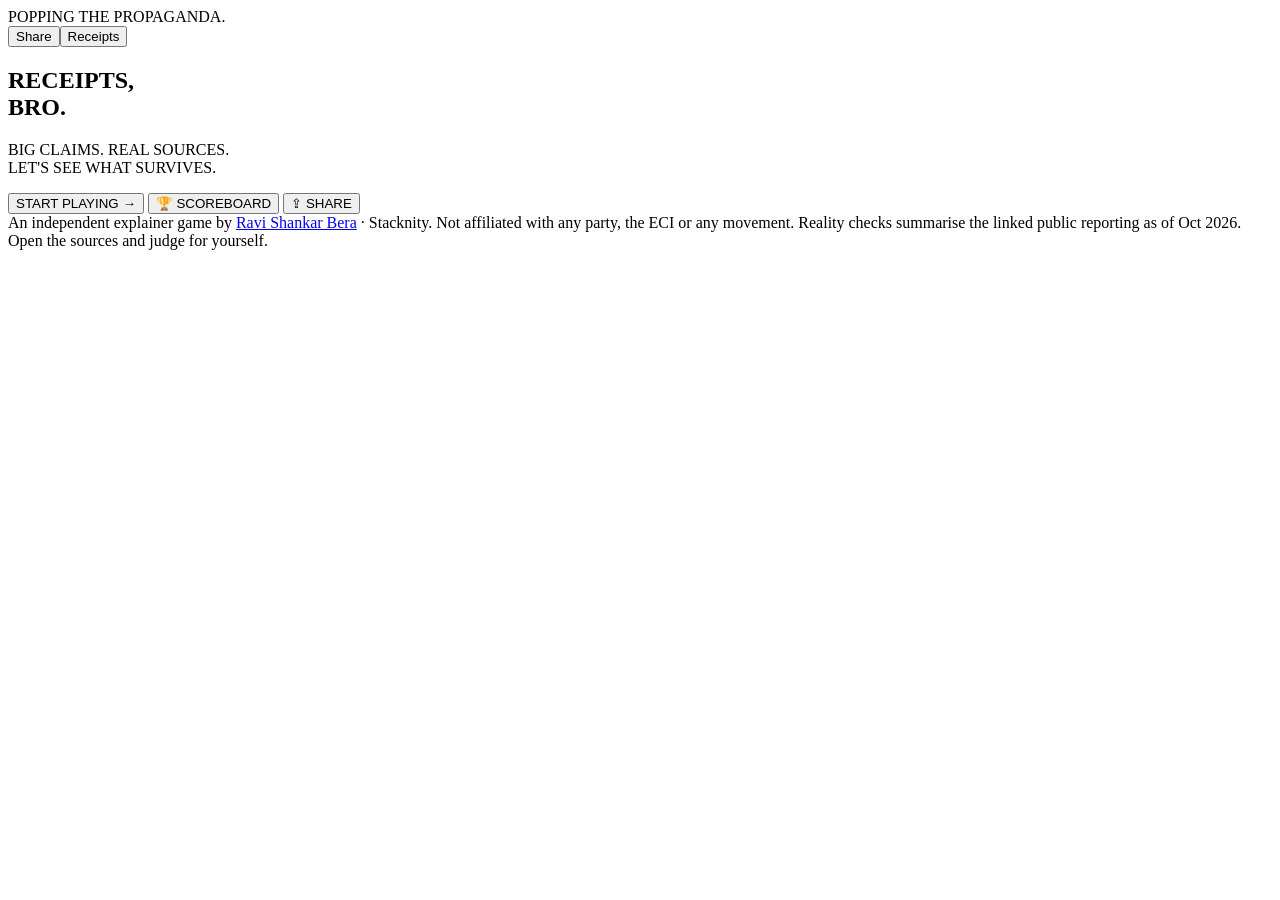
==== index.html @ 7bae4946 "Rename 1-index.html to index.html" ====
<!doctype html>
<html lang="en"><head><meta charset="utf-8">
<meta name="viewport" content="width=device-width,initial-scale=1">
<title>Receipts, Bro. - a political reality-check game</title>
<meta name="description" content="Pop claims, dart myths, break shields and stop rumours. 36 political claims, each with a source-backed reality check. By Ravi Shankar Bera, Stacknity.">
<link rel="preconnect" href="https://fonts.googleapis.com"><link rel="preconnect" href="https://fonts.gstatic.com" crossorigin>
<link href="https://fonts.googleapis.com/css2?family=Archivo:wdth,wght@62..125,400..900&family=Martian+Mono:wght@400;600;800&display=swap" rel="stylesheet">
<link rel="stylesheet" href="style.css"></head>
<body>
<section class="screen" id="landing">
  <header class="top"><span class="mono small">POPPING THE PROPAGANDA.</span><nav><button class="pill" data-act="share">Share</button><button class="pill" data-act="receipts">Receipts</button></nav></header>
  <div class="hero">
    <h1>RECEIPTS,<br>BRO.</h1>
    <p class="mono sub">BIG CLAIMS. REAL SOURCES.<br><span>LET'S SEE WHAT SURVIVES.</span></p>
    <button class="btn-big" data-act="levels">START PLAYING <i>→</i></button>
    <button class="link" data-act="board">🏆 SCOREBOARD</button>
    <button class="link" data-act="share">⇪ SHARE</button>
  </div>
  <footer class="foot mono">An independent explainer game by <a href="https://ravishankarbera.github.io/RSBs-Profile/" target="_blank" rel="noopener">Ravi Shankar Bera</a> · Stacknity. Not affiliated with any party, the ECI or any movement. Reality checks summarise the linked public reporting as of Oct 2026. Open the sources and judge for yourself.</footer>
</section>

<section class="screen" id="levels" hidden>
  <header class="top"><button class="pill" data-act="home">← Home</button><nav><button class="pill" data-act="board">Scoreboard</button><button class="pill" data-act="receipts">Receipts</button></nav></header>
  <div class="wrap"><h2>Choose your level of delulu</h2>
  <p class="mono small dim">Clear a level to unlock the next one.</p>
  <label class="dev mono small"><input type="checkbox" id="dev"> Dev mode: unlock every level</label>
  <div id="levelList" class="levels"></div></div>
</section>

<section class="screen" id="intro" hidden>
  <header class="top"><button class="pill" data-act="levels">← Level select</button></header>
  <div class="wrap center"><p class="mono kicker" id="introKick"></p><h2 id="introTitle"></h2><p class="lead" id="introLead"></p>
  <ol class="steps" id="introSteps"></ol><button class="btn-big" id="introGo">GO →</button></div>
</section>

<section class="screen" id="game" hidden>
  <div class="hud"><button class="pill" data-act="levels">✕</button>
    <div><b id="hLvl"></b> <span id="hName"></span></div>
    <div class="mono">Score <b id="hScore">000000</b></div><div class="mono">Combo <b id="hCombo">x1</b></div><div class="mono"><span id="hClaims">0/0</span></div>
    <div class="meterwrap"><span class="mono small">Afwah meter</span><div class="meter"><i id="hMeter"></i></div></div></div>
  <div id="arena" class="arena"></div>
  <div id="fx"></div>
</section>

<section class="screen" id="done" hidden><div class="wrap center"><p class="mono kicker" id="doneKick"></p><h2 id="doneTitle"></h2><div id="doneStats" class="stats"></div>
  <div class="row"><button class="btn-big" id="doneNext">NEXT LEVEL →</button><button class="pill big" data-act="retry">Replay</button><button class="pill big" data-act="levels">Levels</button></div></div></section>

<section class="screen" id="final" hidden><div class="wrap center"><p class="mono kicker">ALL 4 LEVELS CLEARED</p><h2>Receipts, Bro. Done.</h2>
 <p class="lead">Claims popped. Myths darted. Shields broken. Rumours contained.</p><div id="finalStats" class="stats"></div>
 <input id="nick" class="nick" maxlength="16" placeholder="Your nickname"><div class="row"><button class="btn-big" id="saveScore">POST SCORE</button><button class="pill big" data-act="receipts">Read the receipts</button><button class="pill big" data-act="share">Share</button></div></div></section>

<section class="screen" id="receipts" hidden>
  <header class="top"><button class="pill" data-act="home">← Home</button><button class="pill" data-act="levels">Play</button></header>
  <div class="wrap"><h2>The receipts</h2><p class="mono small dim">All 36 claims, each with a reality check and sources. Tap any card to open it.</p>
  <div class="tabs" id="rTabs"></div><div id="rList" class="rlist"></div>
  <p class="mono small dim note">Each check summarises the linked pages. Where the reporting is mixed, the card says so. If you spot an error, open an issue on the repo.</p></div>
</section>

<div class="ov" id="ovReality" hidden><div class="card" id="realityCard"></div></div>
<div class="ov" id="ovBoard" hidden><div class="card"><button class="x" data-act="closeBoard">✕</button><h3>Scoreboard</h3>
  <div class="tabs" id="bTabs"><button data-t="all" class="on">All time</button><button data-t="today">Today</button></div>
  <p class="mono small dim" id="bCap">Best runs saved on this device.</p><ol id="bList" class="board"></ol></div></div>
<div id="toast" class="toast"></div>
<script src="data.js"></script><script src="app.js"></script>
</body></html>
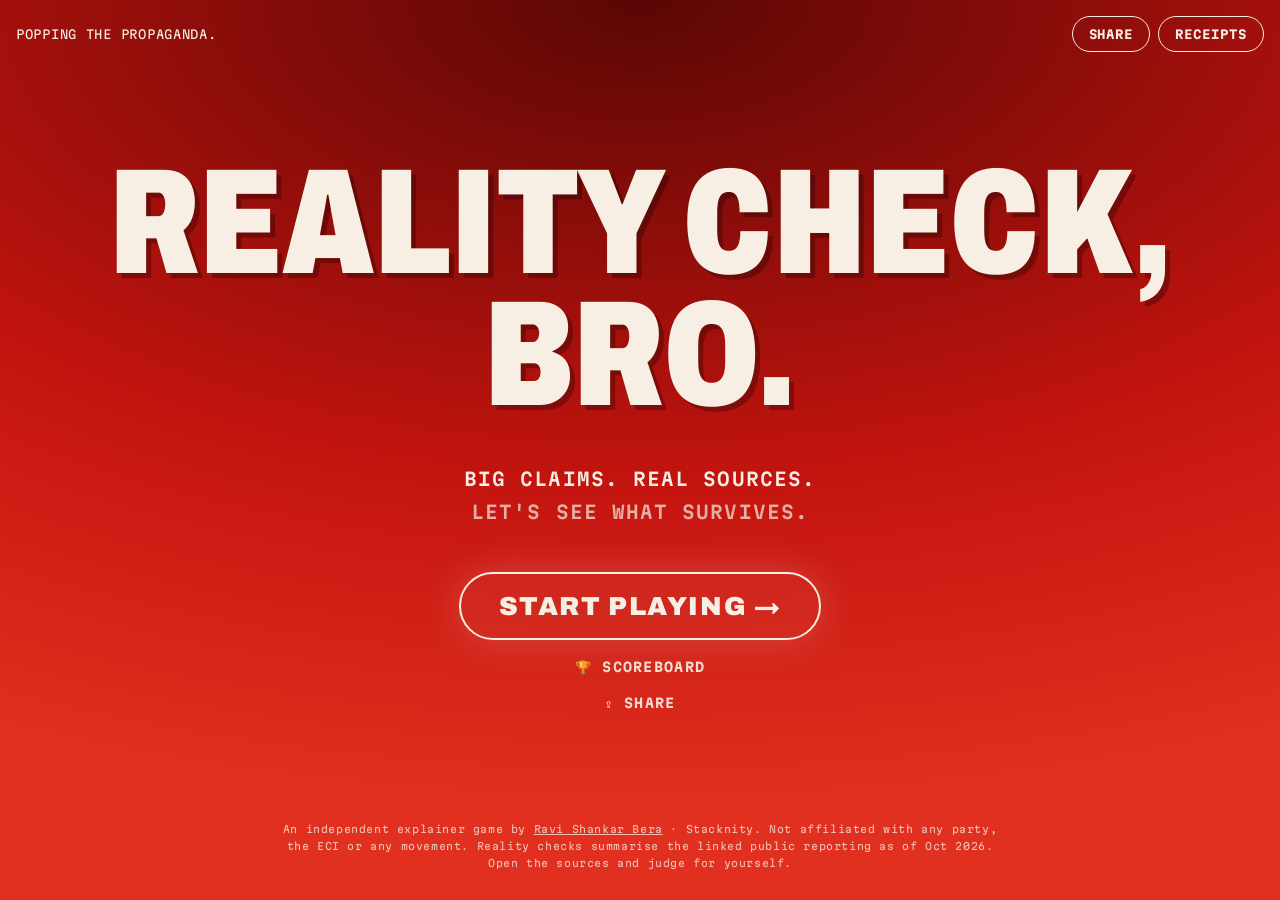
==== commit 384a106d: "Update index.html" ====
--- a/index.html
+++ b/index.html
@@ -1,7 +1,7 @@
 <!doctype html>
 <html lang="en"><head><meta charset="utf-8">
 <meta name="viewport" content="width=device-width,initial-scale=1">
-<title>Receipts, Bro. - a political reality-check game</title>
+<title>Reality Check, Bro. - a political reality-check game</title>
 <meta name="description" content="Pop claims, dart myths, break shields and stop rumours. 36 political claims, each with a source-backed reality check. By Ravi Shankar Bera, Stacknity.">
 <link rel="preconnect" href="https://fonts.googleapis.com"><link rel="preconnect" href="https://fonts.gstatic.com" crossorigin>
 <link href="https://fonts.googleapis.com/css2?family=Archivo:wdth,wght@62..125,400..900&family=Martian+Mono:wght@400;600;800&display=swap" rel="stylesheet">
@@ -10,7 +10,7 @@
 <section class="screen" id="landing">
   <header class="top"><span class="mono small">POPPING THE PROPAGANDA.</span><nav><button class="pill" data-act="share">Share</button><button class="pill" data-act="receipts">Receipts</button></nav></header>
   <div class="hero">
-    <h1>RECEIPTS,<br>BRO.</h1>
+    <h1>REALITY CHECK,<br>BRO.</h1>
     <p class="mono sub">BIG CLAIMS. REAL SOURCES.<br><span>LET'S SEE WHAT SURVIVES.</span></p>
     <button class="btn-big" data-act="levels">START PLAYING <i>→</i></button>
     <button class="link" data-act="board">🏆 SCOREBOARD</button>
@@ -45,7 +45,7 @@
 <section class="screen" id="done" hidden><div class="wrap center"><p class="mono kicker" id="doneKick"></p><h2 id="doneTitle"></h2><div id="doneStats" class="stats"></div>
   <div class="row"><button class="btn-big" id="doneNext">NEXT LEVEL →</button><button class="pill big" data-act="retry">Replay</button><button class="pill big" data-act="levels">Levels</button></div></div></section>
 
-<section class="screen" id="final" hidden><div class="wrap center"><p class="mono kicker">ALL 4 LEVELS CLEARED</p><h2>Receipts, Bro. Done.</h2>
+<section class="screen" id="final" hidden><div class="wrap center"><p class="mono kicker">ALL 4 LEVELS CLEARED</p><h2>Reality Check, Bro. Done.</h2>
  <p class="lead">Claims popped. Myths darted. Shields broken. Rumours contained.</p><div id="finalStats" class="stats"></div>
  <input id="nick" class="nick" maxlength="16" placeholder="Your nickname"><div class="row"><button class="btn-big" id="saveScore">POST SCORE</button><button class="pill big" data-act="receipts">Read the receipts</button><button class="pill big" data-act="share">Share</button></div></div></section>
 
--- a/style.css
+++ b/style.css
@@ -0,0 +1,64 @@
+:root{--red:#c4140f;--deep:#5a0705;--cream:#f7efe3;--ink:#1a0504;--ok:#1f9d55;--gold:#ffc83d}
+*{box-sizing:border-box}html,body{margin:0}
+body{font-family:'Archivo',system-ui,sans-serif;color:var(--cream);background:radial-gradient(120% 90% at 50% 0%,var(--deep),var(--red) 60%,#e1301f);min-height:100vh;background-attachment:fixed}
+.mono{font-family:'Martian Mono',monospace;letter-spacing:.06em;text-transform:uppercase}.small{font-size:12px}.dim{opacity:.75}
+[hidden]{display:none!important}
+.screen{min-height:100vh;display:flex;flex-direction:column}
+.top{display:flex;justify-content:space-between;align-items:center;padding:16px;gap:8px}.top nav{display:flex;gap:8px}
+.pill{font:700 12px 'Martian Mono',monospace;letter-spacing:.08em;text-transform:uppercase;color:var(--cream);background:transparent;border:1px solid var(--cream);border-radius:99px;padding:10px 16px;cursor:pointer}
+.pill:hover{background:rgba(255,255,255,.14)}.pill.big{padding:16px 22px}
+.hero{flex:1;display:flex;flex-direction:column;align-items:center;justify-content:center;text-align:center;padding:24px 16px}
+h1{font-weight:900;font-stretch:75%;font-size:clamp(64px,13vw,150px);line-height:.88;margin:0 0 24px;text-shadow:5px 5px 0 rgba(0,0,0,.28)}
+h2{font-weight:900;font-stretch:80%;font-size:clamp(34px,6vw,64px);margin:6px 0 10px;line-height:1}
+.sub{font-weight:600;font-size:clamp(13px,2.4vw,18px);line-height:1.8}.sub span{opacity:.7}
+.btn-big{margin-top:26px;font:900 clamp(18px,3vw,26px) 'Archivo',sans-serif;letter-spacing:.06em;color:var(--cream);background:rgba(255,255,255,.04);border:2px solid var(--cream);border-radius:99px;padding:18px 38px;cursor:pointer;box-shadow:0 0 40px rgba(255,255,255,.18)}
+.btn-big:hover{background:rgba(255,255,255,.16)}
+.link{margin-top:18px;background:none;border:0;color:var(--cream);font:700 13px 'Martian Mono',monospace;letter-spacing:.1em;cursor:pointer;opacity:.9}
+.foot{padding:20px 16px 28px;max-width:760px;margin:0 auto;text-align:center;font-size:10px;line-height:1.7;opacity:.75;text-transform:none}.foot a{color:var(--cream)}
+.wrap{width:100%;max-width:880px;margin:0 auto;padding:10px 16px 60px}.center{text-align:center;display:flex;flex-direction:column;align-items:center;justify-content:center;flex:1}
+.kicker{opacity:.8;font-size:12px}.lead{font-size:20px;max-width:560px}
+.dev{display:block;margin:12px 0}
+.levels{display:grid;gap:14px;margin-top:14px}
+.lv{display:flex;gap:16px;align-items:center;text-align:left;background:rgba(0,0,0,.22);border:1px solid rgba(255,255,255,.35);border-radius:20px;padding:18px;cursor:pointer;color:var(--cream);font-family:inherit}
+.lv:hover:not(.lock){background:rgba(0,0,0,.32)}.lv.lock{opacity:.45;cursor:not-allowed}
+.lv .n{font:900 42px 'Archivo';min-width:56px}.lv b{font-size:24px;display:block;font-weight:900}.lv span{font-size:14px;opacity:.85}.lv .mono{font-size:11px;opacity:.7}.lv .best{margin-left:auto;text-align:right}
+.steps{text-align:left;max-width:460px;line-height:1.9;font-size:18px;padding-left:22px}
+.hud{display:flex;flex-wrap:wrap;gap:8px 20px;align-items:center;padding:10px 14px;background:rgba(0,0,0,.28);font-size:13px}
+.hud .meterwrap{margin-left:auto;display:flex;gap:8px;align-items:center}.meter{width:140px;height:10px;border-radius:9px;background:rgba(255,255,255,.2);overflow:hidden}.meter i{display:block;height:100%;width:0;background:var(--gold);transition:width .2s}
+.arena{position:relative;flex:1;min-height:calc(100vh - 56px);overflow:hidden;touch-action:manipulation;user-select:none}
+.balloon{position:absolute;width:150px;min-height:170px;border-radius:50% 50% 46% 46%;display:flex;align-items:center;justify-content:center;text-align:center;padding:22px 16px 30px;font-weight:800;font-size:14px;line-height:1.2;cursor:pointer;color:#fff;background:radial-gradient(circle at 32% 28%,#ff8a73,#d41d14 60%,#8d0b08);box-shadow:inset -6px -10px 18px rgba(0,0,0,.25),0 8px 22px rgba(0,0,0,.25)}
+.balloon::after{content:"";position:absolute;bottom:-26px;left:50%;width:2px;height:30px;background:rgba(255,255,255,.7)}
+.balloon.fact{background:radial-gradient(circle at 32% 28%,#f8f1e5,#d6c9b3 65%,#a89677);color:#2b1a12}
+.balloon .tag,.tgt .tag{position:absolute;top:8px;font:700 9px 'Martian Mono';letter-spacing:.1em;opacity:.85}
+.tgt{position:absolute;width:190px;height:190px;border-radius:50%;display:flex;align-items:center;justify-content:center;text-align:center;padding:34px;font-weight:800;font-size:14px;line-height:1.2;cursor:crosshair;color:#fff;background:repeating-radial-gradient(circle,#d41d14 0 16px,#fff 16px 22px);box-shadow:0 8px 22px rgba(0,0,0,.3)}
+.tgt span{background:rgba(120,6,4,.9);padding:8px 10px;border-radius:10px}
+.tgt.fact{background:repeating-radial-gradient(circle,#2b7a52 0 16px,#f7efe3 16px 22px)}.tgt.fact span{background:rgba(14,60,36,.92)}
+.dart{position:absolute;width:6px;height:34px;background:linear-gradient(#fff,#ffc83d);border-radius:3px;transform-origin:50% 100%;z-index:5}
+.boss{display:grid;grid-template-columns:repeat(auto-fit,minmax(170px,1fr));gap:12px;padding:16px;max-width:1000px;margin:0 auto}
+.bosshead{text-align:center;padding:18px 0 0}.bosshead .face{font-size:70px}.hp{width:min(420px,80%);height:14px;margin:8px auto;background:rgba(255,255,255,.2);border-radius:9px;overflow:hidden}.hp i{display:block;height:100%;width:100%;background:var(--gold);transition:width .3s}
+.shield{background:rgba(0,0,0,.3);border:2px solid var(--cream);border-radius:16px;padding:16px;font-weight:800;font-size:15px;line-height:1.25;color:var(--cream);cursor:pointer;min-height:110px;font-family:inherit;transition:.2s}
+.shield:hover{transform:translateY(-3px);background:rgba(255,255,255,.14)}.shield.broke{opacity:.35;text-decoration:line-through;pointer-events:none}
+.net{position:relative;width:100%;max-width:920px;margin:0 auto;padding:12px}
+.nodes{height:150px;position:relative}.nodes i{position:absolute;width:20px;height:20px;border-radius:50%;background:rgba(255,255,255,.55);transition:background .3s,transform .3s}.nodes i.hot{background:#000;transform:scale(1.5)}
+.rumour{margin:0 auto;max-width:700px;background:rgba(0,0,0,.35);border:2px solid var(--cream);border-radius:20px;padding:20px;text-align:center}
+.rumour h3{margin:4px 0 14px;font-size:26px;font-weight:900}.opts{display:grid;gap:10px}
+.opt{font:700 15px/1.3 'Archivo';color:var(--cream);background:rgba(255,255,255,.08);border:1px solid rgba(255,255,255,.6);border-radius:14px;padding:14px;cursor:pointer;text-align:left}.opt:hover{background:rgba(255,255,255,.2)}
+.ov{position:fixed;inset:0;background:rgba(20,2,1,.78);display:flex;align-items:center;justify-content:center;padding:14px;z-index:20}
+.card{background:var(--cream);color:var(--ink);border-radius:24px;max-width:640px;width:100%;max-height:92vh;overflow:auto;padding:26px;position:relative}
+.card h3{font-size:30px;font-weight:900;margin:2px 0 6px;font-stretch:85%}.card .x{position:absolute;right:14px;top:12px;border:0;background:none;font-size:20px;cursor:pointer}
+.chip{display:inline-block;font:800 10px 'Martian Mono';letter-spacing:.1em;text-transform:uppercase;padding:5px 10px;border-radius:99px;background:var(--red);color:#fff}
+.lab{font:700 10px 'Martian Mono';letter-spacing:.12em;text-transform:uppercase;opacity:.6;margin:16px 0 4px}
+.claimq{font-size:20px;font-weight:800}.card p{line-height:1.5;margin:8px 0}.card .who{font-size:13px;opacity:.7}
+.srcs{display:flex;flex-direction:column;gap:6px;margin:6px 0 16px}.srcs a{color:var(--red);font-weight:700;font-size:14px;text-decoration:none}.srcs a:hover{text-decoration:underline}
+.card .go{font:900 16px 'Archivo';color:#fff;background:var(--red);border:0;border-radius:99px;padding:14px 26px;cursor:pointer}
+.stats{display:flex;gap:14px;flex-wrap:wrap;justify-content:center;margin:18px 0}.stats div{background:rgba(0,0,0,.25);border-radius:14px;padding:12px 18px;min-width:100px}.stats b{display:block;font-size:26px}
+.row{display:flex;gap:10px;flex-wrap:wrap;justify-content:center;align-items:center}.nick{margin-top:10px;font:700 16px 'Martian Mono';padding:12px 16px;border-radius:12px;border:0;text-align:center}
+.tabs{display:flex;gap:8px;flex-wrap:wrap;margin:10px 0}.tabs button{font:700 11px 'Martian Mono';text-transform:uppercase;border:1px solid var(--cream);background:transparent;color:var(--cream);border-radius:99px;padding:8px 14px;cursor:pointer}.tabs button.on{background:var(--cream);color:var(--red)}
+.card .tabs button{border-color:var(--red);color:var(--red)}.card .tabs button.on{background:var(--red);color:#fff}
+.board{padding-left:22px;line-height:2}.board li span{float:right;font-weight:800}
+.rlist details{background:rgba(0,0,0,.22);border-radius:16px;margin:10px 0;padding:14px 16px}.rlist summary{cursor:pointer;font-weight:800;font-size:17px}.rlist .chip{margin-right:8px}
+.rlist .srcs a{color:var(--gold)}.rlist p{margin:8px 0}.note{margin-top:30px}
+.toast{position:fixed;left:50%;bottom:28px;transform:translate(-50%,20px);background:var(--ink);color:var(--cream);padding:12px 18px;border-radius:99px;font:700 13px 'Martian Mono';opacity:0;pointer-events:none;transition:.25s;z-index:40}.toast.on{opacity:1;transform:translate(-50%,0)}
+#fx{position:fixed;inset:0;pointer-events:none;z-index:30}.ft{position:absolute;font:900 22px 'Archivo';color:var(--gold);animation:fl 1s forwards}.ft.neg{color:#fff;background:#000;padding:2px 8px;border-radius:8px}
+@keyframes fl{to{transform:translateY(-70px);opacity:0}}
+@media(max-width:560px){.balloon{width:128px;min-height:150px;font-size:12px}.tgt{width:150px;height:150px;padding:26px;font-size:12px}.hud .meterwrap{margin-left:0}}
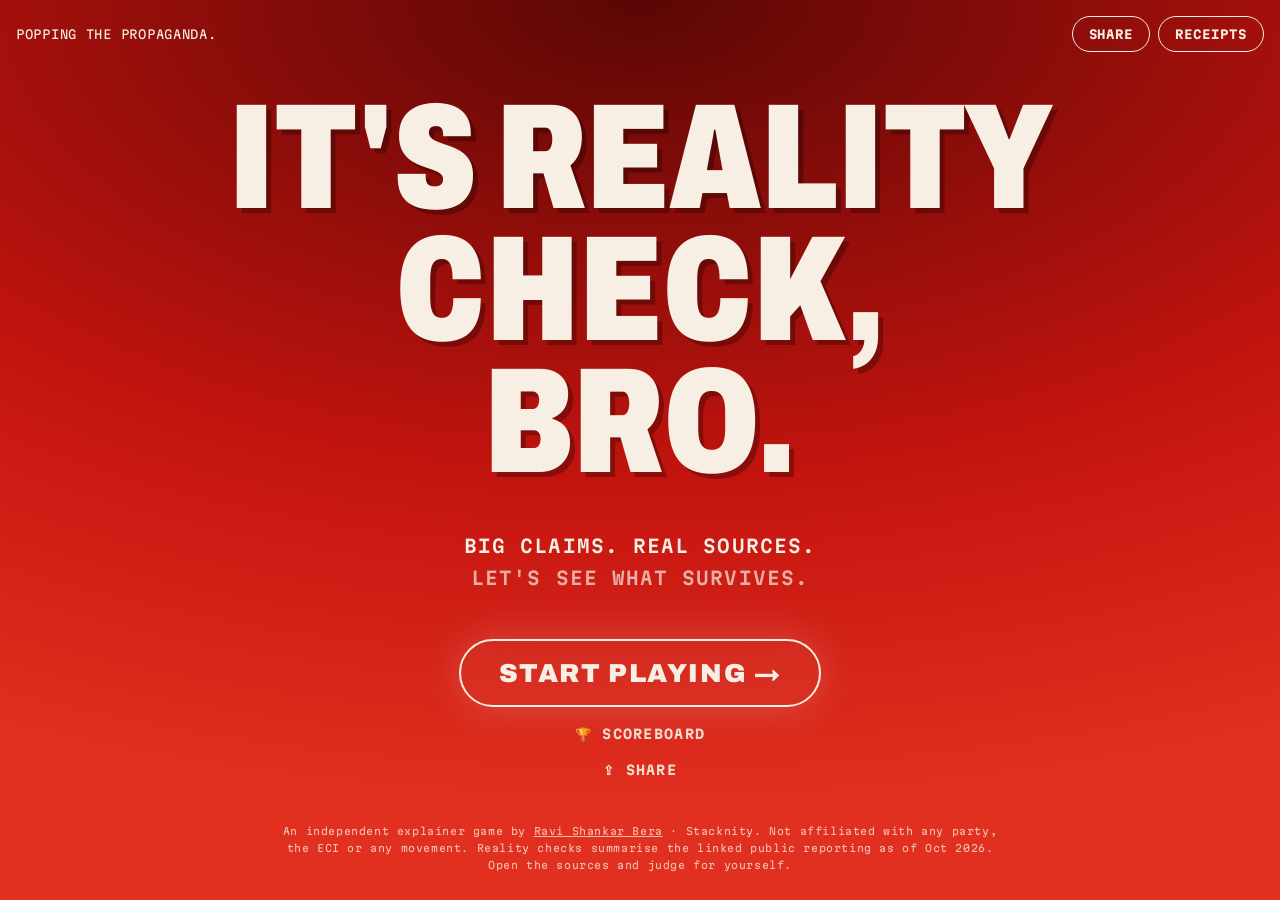
==== commit e29e6036: "Update index.html" ====
--- a/index.html
+++ b/index.html
@@ -1,8 +1,8 @@
 <!doctype html>
 <html lang="en"><head><meta charset="utf-8">
 <meta name="viewport" content="width=device-width,initial-scale=1">
-<title>Reality Check, Bro. - a political reality-check game</title>
-<meta name="description" content="Pop claims, dart myths, break shields and stop rumours. 36 political claims, each with a source-backed reality check. By Ravi Shankar Bera, Stacknity.">
+<title>It's Reality Check, Bro. - a political reality-check game</title>
+<meta name="description" content="It's Reality Check, Bro. A political reality-check game with 36 claims and source-backed checks. By Ravi Shankar Bera, Stacknity.">
 <link rel="preconnect" href="https://fonts.googleapis.com"><link rel="preconnect" href="https://fonts.gstatic.com" crossorigin>
 <link href="https://fonts.googleapis.com/css2?family=Archivo:wdth,wght@62..125,400..900&family=Martian+Mono:wght@400;600;800&display=swap" rel="stylesheet">
 <link rel="stylesheet" href="style.css"></head>
@@ -10,7 +10,7 @@
 <section class="screen" id="landing">
   <header class="top"><span class="mono small">POPPING THE PROPAGANDA.</span><nav><button class="pill" data-act="share">Share</button><button class="pill" data-act="receipts">Receipts</button></nav></header>
   <div class="hero">
-    <h1>REALITY CHECK,<br>BRO.</h1>
+    <h1>IT'S REALITY CHECK,<br>BRO.</h1>
     <p class="mono sub">BIG CLAIMS. REAL SOURCES.<br><span>LET'S SEE WHAT SURVIVES.</span></p>
     <button class="btn-big" data-act="levels">START PLAYING <i>→</i></button>
     <button class="link" data-act="board">🏆 SCOREBOARD</button>
@@ -45,7 +45,7 @@
 <section class="screen" id="done" hidden><div class="wrap center"><p class="mono kicker" id="doneKick"></p><h2 id="doneTitle"></h2><div id="doneStats" class="stats"></div>
   <div class="row"><button class="btn-big" id="doneNext">NEXT LEVEL →</button><button class="pill big" data-act="retry">Replay</button><button class="pill big" data-act="levels">Levels</button></div></div></section>
 
-<section class="screen" id="final" hidden><div class="wrap center"><p class="mono kicker">ALL 4 LEVELS CLEARED</p><h2>Reality Check, Bro. Done.</h2>
+<section class="screen" id="final" hidden><div class="wrap center"><p class="mono kicker">ALL 4 LEVELS CLEARED</p><h2>It's Reality Check, Bro. Done.</h2>
  <p class="lead">Claims popped. Myths darted. Shields broken. Rumours contained.</p><div id="finalStats" class="stats"></div>
  <input id="nick" class="nick" maxlength="16" placeholder="Your nickname"><div class="row"><button class="btn-big" id="saveScore">POST SCORE</button><button class="pill big" data-act="receipts">Read the receipts</button><button class="pill big" data-act="share">Share</button></div></div></section>
 
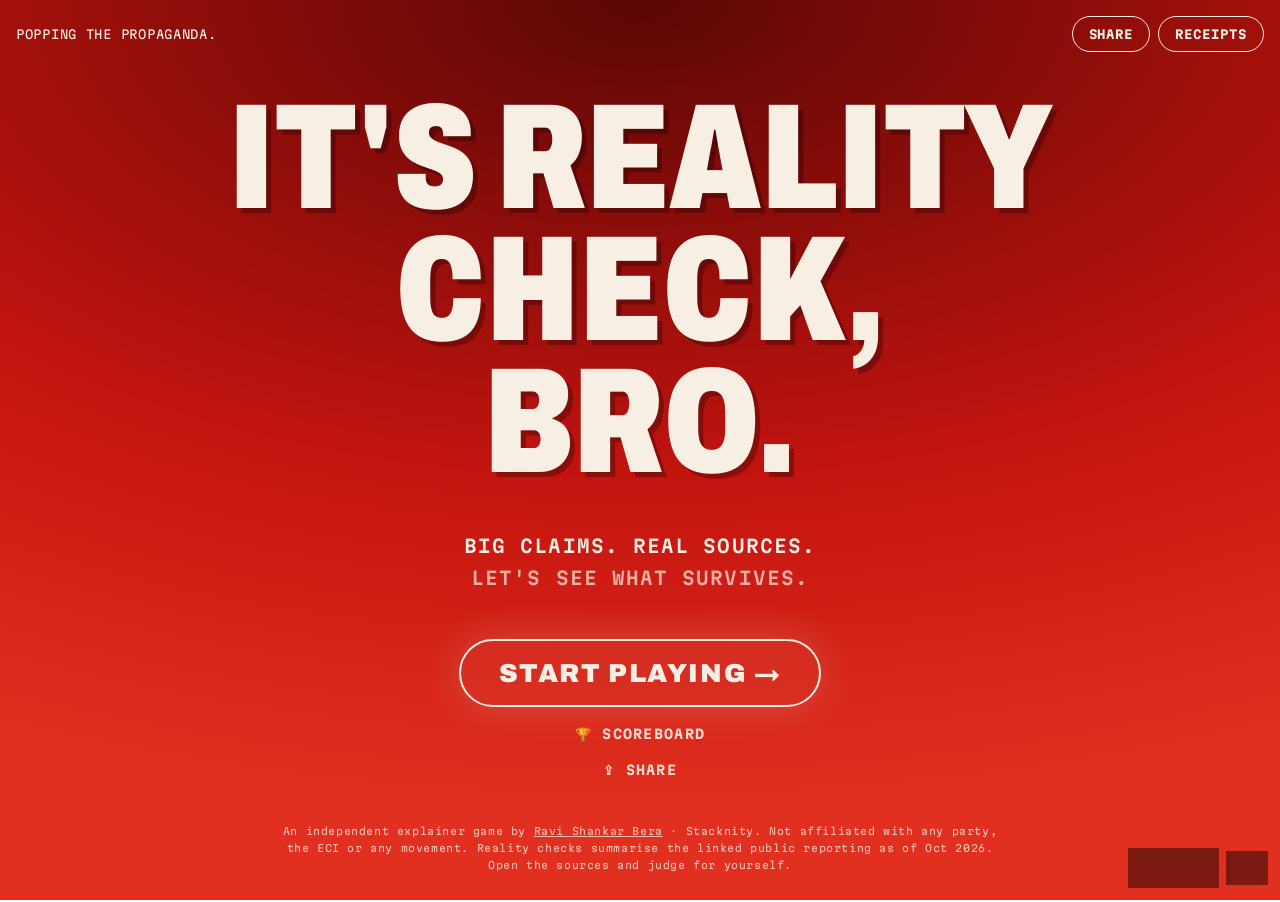
==== commit 23e65a4d: "Add EN/HI language toggle and sound effects" ====
--- a/index.html
+++ b/index.html
@@ -4,7 +4,7 @@
 <title>It's Reality Check, Bro. - a political reality-check game</title>
 <meta name="description" content="It's Reality Check, Bro. A political reality-check game with 36 claims and source-backed checks. By Ravi Shankar Bera, Stacknity.">
 <link rel="preconnect" href="https://fonts.googleapis.com"><link rel="preconnect" href="https://fonts.gstatic.com" crossorigin>
-<link href="https://fonts.googleapis.com/css2?family=Archivo:wdth,wght@62..125,400..900&family=Martian+Mono:wght@400;600;800&display=swap" rel="stylesheet">
+<link href="https://fonts.googleapis.com/css2?family=Archivo:wdth,wght@62..125,400..900&family=Martian+Mono:wght@400;600;800&family=Noto+Sans+Devanagari:wght@400;600;800&display=swap" rel="stylesheet">
 <link rel="stylesheet" href="style.css"></head>
 <body>
 <section class="screen" id="landing">
@@ -61,5 +61,5 @@
   <div class="tabs" id="bTabs"><button data-t="all" class="on">All time</button><button data-t="today">Today</button></div>
   <p class="mono small dim" id="bCap">Best runs saved on this device.</p><ol id="bList" class="board"></ol></div></div>
 <div id="toast" class="toast"></div>
-<script src="data.js"></script><script src="app.js"></script>
+<script src="data.js"></script><script src="hi_data.js"></script><script src="extras.js"></script><script src="app.js"></script>
 </body></html>
--- a/style.css
+++ b/style.css
@@ -62,3 +62,12 @@
 #fx{position:fixed;inset:0;pointer-events:none;z-index:30}.ft{position:absolute;font:900 22px 'Archivo';color:var(--gold);animation:fl 1s forwards}.ft.neg{color:#fff;background:#000;padding:2px 8px;border-radius:8px}
 @keyframes fl{to{transform:translateY(-70px);opacity:0}}
 @media(max-width:560px){.balloon{width:128px;min-height:150px;font-size:12px}.tgt{width:150px;height:150px;padding:26px;font-size:12px}.hud .meterwrap{margin-left:0}}
+
+/* language + sound controls */
+#ctl{position:fixed;right:12px;bottom:12px;z-index:50;display:flex;gap:8px;align-items:center}
+#ctl button{font:700 12px 'Martian Mono',monospace;letter-spacing:.06em;color:var(--cream);background:rgba(0,0,0,.45);border:1px solid var(--cream);border-radius:99px;padding:8px 12px;cursor:pointer;display:flex;gap:2px;align-items:center;backdrop-filter:blur(4px)}
+#ctl #langBtn span{padding:3px 8px;border-radius:99px;opacity:.7;font-family:'Noto Sans Devanagari','Martian Mono',sans-serif}
+#ctl #langBtn span.on{background:var(--cream);color:var(--ink);opacity:1}
+html.hi body,html.hi .btn-big,html.hi .opt,html.hi .shield,html.hi .lv,html.hi .pill,html.hi .link,html.hi .mono,html.hi .chip,html.hi .tabs button{font-family:'Archivo','Noto Sans Devanagari',system-ui,sans-serif}
+html.hi .mono,html.hi .pill,html.hi .chip,html.hi .link{text-transform:none;letter-spacing:.02em}
+html.hi .kicker,html.hi .foot{text-transform:none}
